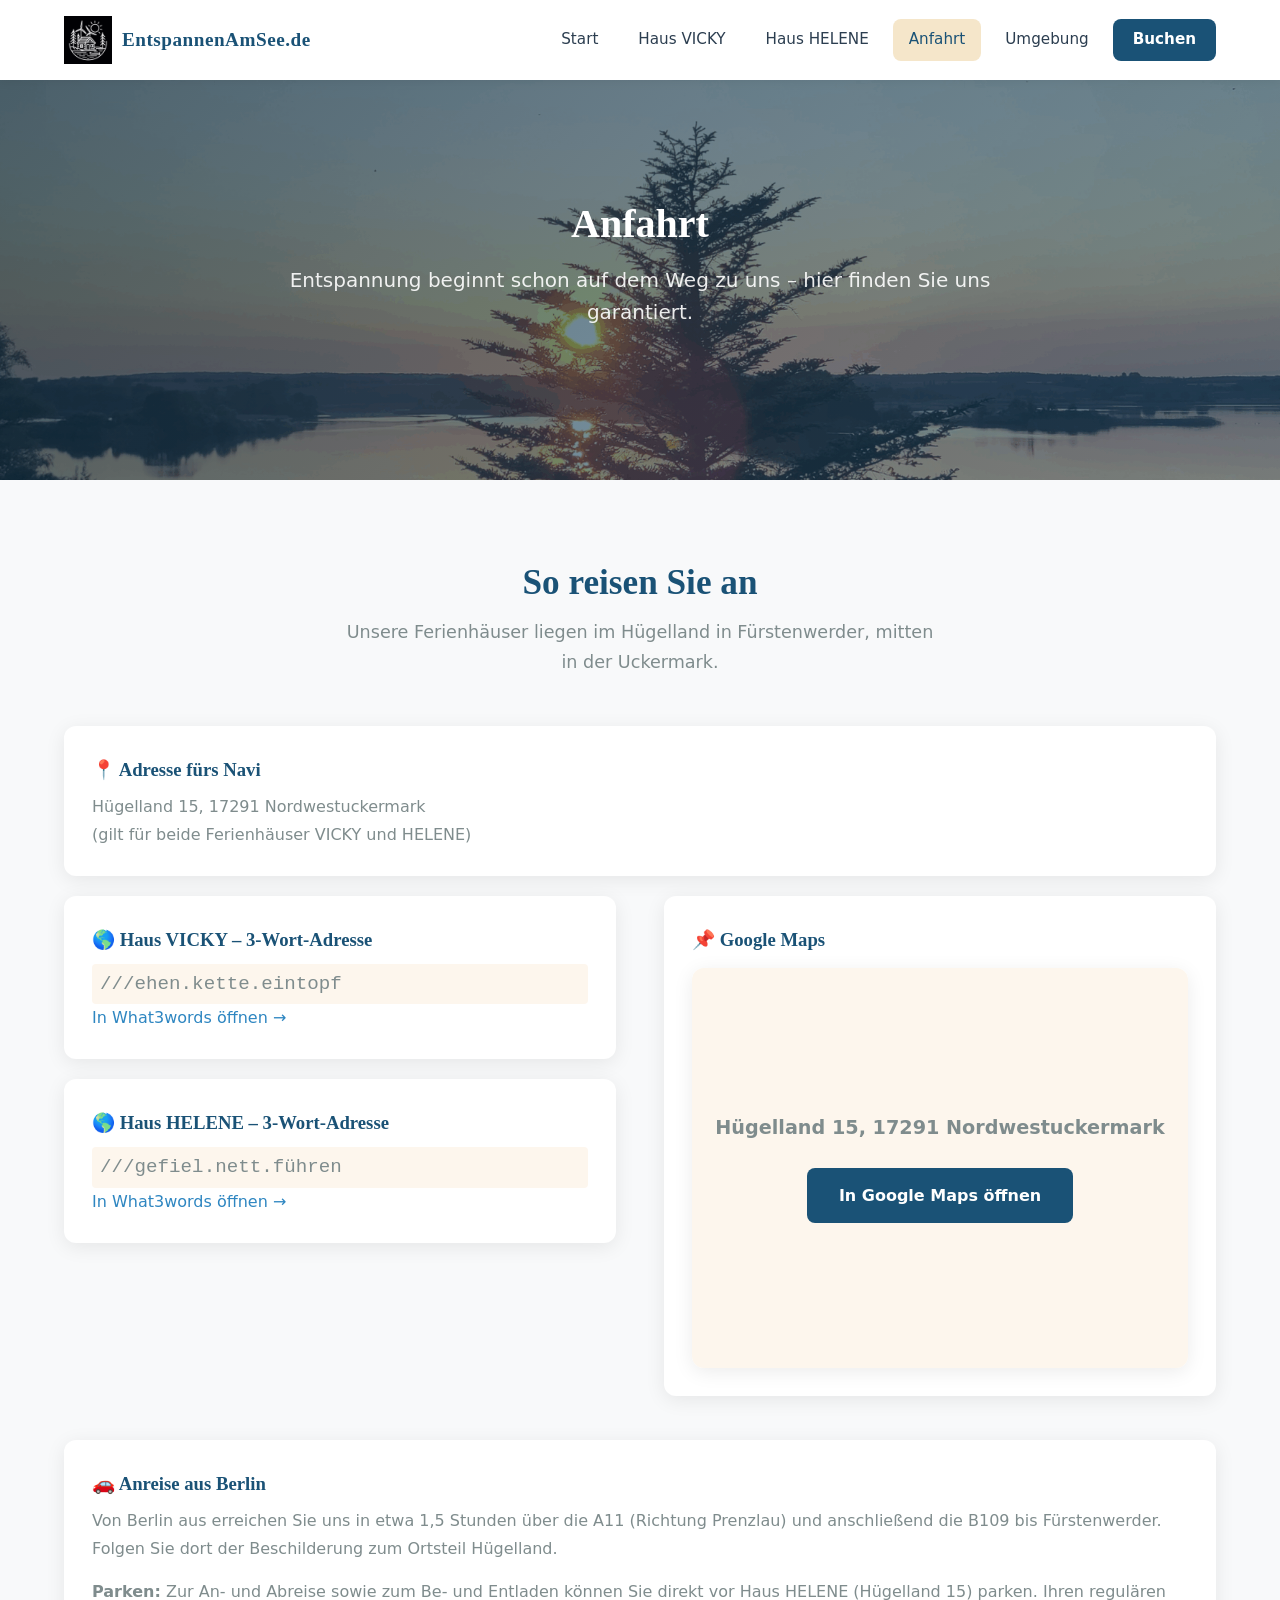
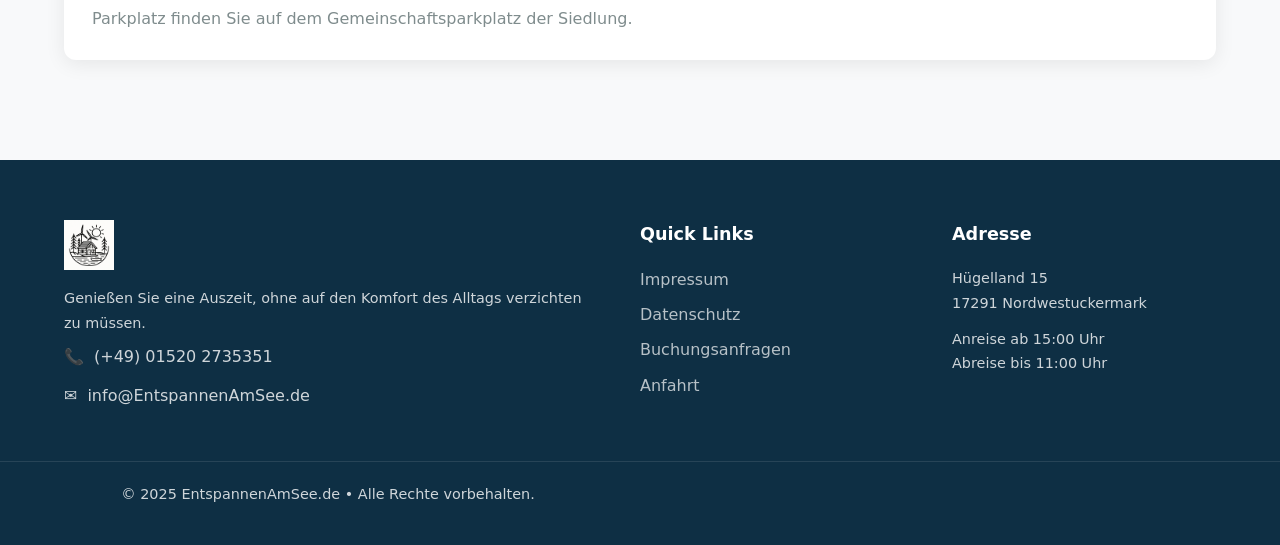
==== anfahrt.html @ ca2a857d "initial version initial version" ====
﻿<!DOCTYPE html>
<html lang="de">
<head>
  <meta charset="UTF-8">
  <meta name="viewport" content="width=device-width, initial-scale=1.0">
  <title>Anfahrt - Entspannen am See</title>
  <meta name="description" content="Anfahrt zu den Ferienh&auml;usern VICKY und HELENE in der Uckermark: H&uuml;gelland 15, 17291 Nordwestuckermark.">
  <link rel="stylesheet" href="css/style.css">
</head>
<body>
<header id="header">
  <div class="header-inner">
    <a href="index.html" class="logo"><img src="images/logo-dark.png" alt="Entspannen am See"><span class="logo-text">EntspannenAmSee.de</span></a>
    <button class="menu-toggle" id="menu-toggle" aria-label="Men&uuml; &ouml;ffnen"><span></span><span></span><span></span></button>
    <nav id="nav">
      <a href="index.html">Start</a>
      <a href="vicky.html">Haus VICKY</a>
      <a href="helene.html">Haus HELENE</a>
      <a href="anfahrt.html">Anfahrt</a>
      <a href="umgebung.html">Umgebung</a>
      <a href="buchung.html" class="nav-cta">Buchen</a>
    </nav>
  </div>
</header>
<section class="hero hero-small" style="background-image: url('images/banner.jpg');">
  <div class="hero-content"><h1>Anfahrt</h1><p>Entspannung beginnt schon auf dem Weg zu uns &ndash; hier finden Sie uns garantiert.</p></div>
</section>
<section>
  <div class="container">
    <h2 class="section-title">So reisen Sie an</h2>
    <p class="section-subtitle">Unsere Ferienh&auml;user liegen im H&uuml;gelland in F&uuml;rstenwerder, mitten in der Uckermark.</p>
    <div class="dir-card"><h3>&#128205; Adresse f&uuml;rs Navi</h3><p>H&uuml;gelland 15, 17291 Nordwestuckermark<br>(gilt f&uuml;r beide Ferienh&auml;user VICKY und HELENE)</p></div>
    <div class="detail-layout">
      <div>
        <div class="dir-card"><h3>&#127758; Haus VICKY &ndash; 3-Wort-Adresse</h3><p class="w3w" style="font-size:1.2rem;">///ehen.kette.eintopf</p><p><a href="https://w3w.co/ehen.kette.eintopf" target="_blank">In What3words &ouml;ffnen &rarr;</a></p></div>
        <div class="dir-card"><h3>&#127758; Haus HELENE &ndash; 3-Wort-Adresse</h3><p class="w3w" style="font-size:1.2rem;">///gefiel.nett.f&uuml;hren</p><p><a href="https://w3w.co/gefiel.nett.f%C3%BChren" target="_blank">In What3words &ouml;ffnen &rarr;</a></p></div>
      </div>
      <div class="dir-card">
        <h3>&#128204; Google Maps</h3>
        <div class="map-container" style="margin-top:12px;">
          <div class="map-placeholder">
            <p style="font-size:1.2rem;font-weight:600;">H&uuml;gelland 15, 17291 Nordwestuckermark</p>
            <a href="https://maps.app.goo.gl/vJ3FocDqvqRksWz67" target="_blank" class="btn btn-dark" style="margin-top:12px;">In Google Maps &ouml;ffnen</a>
          </div>
        </div>
      </div>
    </div>
    <div class="dir-card" style="margin-top:24px;">
      <h3>&#128663; Anreise aus Berlin</h3>
      <p>Von Berlin aus erreichen Sie uns in etwa 1,5 Stunden &uuml;ber die A11 (Richtung Prenzlau) und anschlie&szlig;end die B109 bis F&uuml;rstenwerder. Folgen Sie dort der Beschilderung zum Ortsteil H&uuml;gelland.</p>
      <div class="spacer-16"></div>
      <p><strong>Parken:</strong> Zur An- und Abreise sowie zum Be- und Entladen k&ouml;nnen Sie direkt vor Haus HELENE (H&uuml;gelland 15) parken. Ihren regul&auml;ren Parkplatz finden Sie auf dem Gemeinschaftsparkplatz der Siedlung.</p>
    </div>
  </div>
</section>
<footer>
  <div class="container">
    <div>
      <div class="footer-logo"><img src="images/logo.png" alt="Entspannen am See"></div>
      <p>Genie&szlig;en Sie eine Auszeit, ohne auf den Komfort des Alltags verzichten zu m&uuml;ssen.</p>
      <div class="contact-item"><span>&#128222;</span><span>(+49) 01520 2735351</span></div>
      <div class="contact-item"><span>&#9993;</span><span>info@EntspannenAmSee.de</span></div>
    </div>
    <div>
      <h4>Quick Links</h4>
      <a href="impressum.html">Impressum</a>
      <a href="impressum.html">Datenschutz</a>
      <a href="buchung.html">Buchungsanfragen</a>
      <a href="anfahrt.html">Anfahrt</a>
    </div>
    <div><h4>Adresse</h4><p>H&uuml;gelland 15<br>17291 Nordwestuckermark</p><p style="margin-top:12px;">Anreise ab 15:00 Uhr<br>Abreise bis 11:00 Uhr</p></div>
  </div>
  <div class="footer-bottom"><div class="container"><p>&copy; 2025 EntspannenAmSee.de &bull; Alle Rechte vorbehalten.</p></div></div>
</footer>
<script src="js/main.js"></script>
</body>
</html>
---- css/style.css ----
﻿*, *::before, *::after { box-sizing: border-box; margin: 0; padding: 0; }

:root {
  --primary: #1a5276;
  --primary-light: #2e86c1;
  --primary-dark: #0e2f44;
  --sand: #f5e6ca;
  --sand-light: #fdf6ed;
  --green: #27ae60;
  --green-light: #2ecc71;
  --text: #2c3e50;
  --text-light: #7f8c8d;
  --white: #ffffff;
  --bg: #f8f9fa;
  --shadow: 0 4px 20px rgba(0,0,0,0.08);
  --shadow-hover: 0 8px 30px rgba(0,0,0,0.15);
  --radius: 12px;
  --radius-sm: 8px;
  --transition: 0.3s ease;
  --font-body: 'Segoe UI', system-ui, -apple-system, sans-serif;
  --font-heading: 'Georgia', 'Times New Roman', serif;
  --max-width: 1200px;
  --header-height: 80px;
}

html { scroll-behavior: smooth; }
body { font-family: var(--font-body); color: var(--text); background: var(--bg); line-height: 1.7; }

a { color: var(--primary-light); text-decoration: none; transition: var(--transition); }
a:hover { color: var(--primary); }

img { max-width: 100%; height: auto; display: block; }
.container { max-width: var(--max-width); margin: 0 auto; padding: 0 24px; }

/* Header */
header {
  position: fixed; top: 0; left: 0; right: 0; z-index: 1000;
  background: var(--white); box-shadow: 0 2px 10px rgba(0,0,0,0.06);
  height: var(--header-height); transition: var(--transition);
}
header.scrolled { box-shadow: 0 4px 20px rgba(0,0,0,0.1); }
.header-inner {
  display: flex; align-items: center; justify-content: space-between;
  height: 100%; max-width: var(--max-width); margin: 0 auto; padding: 0 24px;
}
.logo { display: flex; align-items: center; gap: 10px; }
.logo img { height: 48px; width: auto; }
.logo-text { font-family: var(--font-heading); font-size: 1.2rem; color: var(--primary); font-weight: 700; letter-spacing: 0.5px; }

/* Navigation */
nav { display: flex; align-items: center; gap: 8px; }
nav a { padding: 8px 16px; border-radius: var(--radius-sm); color: var(--text); font-size: 0.95rem; font-weight: 500; transition: var(--transition); white-space: nowrap; }
nav a:hover, nav a.active { background: var(--sand); color: var(--primary); }
.nav-cta { background: var(--primary); color: var(--white) !important; padding: 8px 20px; border-radius: var(--radius-sm); font-weight: 600; }
.nav-cta:hover { background: var(--primary-light); }

/* Mobile menu */
.menu-toggle { display: none; flex-direction: column; gap: 5px; cursor: pointer; padding: 8px; background: none; border: none; }
.menu-toggle span { width: 26px; height: 3px; background: var(--primary); border-radius: 3px; transition: var(--transition); }
.menu-toggle.active span:nth-child(1) { transform: rotate(45deg) translate(5px, 6px); }
.menu-toggle.active span:nth-child(2) { opacity: 0; }
.menu-toggle.active span:nth-child(3) { transform: rotate(-45deg) translate(5px, -6px); }

/* Hero */
.hero { margin-top: var(--header-height); min-height: 80vh; display: flex; align-items: center; justify-content: center; position: relative; overflow: hidden; text-align: center; background-size: cover; background-position: center; }
.hero::before { content: ''; position: absolute; inset: 0; background: linear-gradient(135deg, rgba(14,47,68,0.7), rgba(26,82,118,0.5)); }
.hero-content { position: relative; z-index: 1; color: var(--white); max-width: 800px; padding: 40px 24px; }
.hero h1 { font-family: var(--font-heading); font-size: 3.5rem; font-weight: 700; margin-bottom: 16px; line-height: 1.2; }
.hero p { font-size: 1.25rem; opacity: 0.9; margin-bottom: 32px; line-height: 1.6; }
.hero-small { min-height: 40vh; }
.hero-small h1 { font-size: 2.5rem; }

/* Buttons */
.btn { display: inline-block; padding: 14px 32px; border-radius: var(--radius-sm); font-weight: 600; font-size: 1rem; cursor: pointer; border: none; transition: var(--transition); text-align: center; }
.btn-primary { background: var(--white); color: var(--primary) !important; }
.btn-primary:hover { background: var(--sand); transform: translateY(-2px); box-shadow: var(--shadow-hover); }
.btn-outline { background: transparent; color: var(--white) !important; border: 2px solid var(--white); }
.btn-outline:hover { background: var(--white); color: var(--primary) !important; }
.btn-dark { background: var(--primary); color: var(--white) !important; }
.btn-dark:hover { background: var(--primary-light); transform: translateY(-2px); }
.btn-green { background: var(--green); color: var(--white) !important; }
.btn-green:hover { background: var(--green-light); transform: translateY(-2px); }
.btn-group { display: flex; gap: 16px; justify-content: center; flex-wrap: wrap; }

/* Sections */
section { padding: 80px 0; }
.section-title { font-family: var(--font-heading); font-size: 2.2rem; color: var(--primary); text-align: center; margin-bottom: 12px; line-height: 1.3; }
.section-subtitle { text-align: center; color: var(--text-light); font-size: 1.1rem; max-width: 600px; margin: 0 auto 48px; }
.section-white { background: var(--white); }
.section-sand { background: var(--sand-light); }

/* Cards */
.card { background: var(--white); border-radius: var(--radius); overflow: hidden; box-shadow: var(--shadow); transition: var(--transition); }
.card:hover { transform: translateY(-4px); box-shadow: var(--shadow-hover); }
.card-img { width: 100%; height: 220px; object-fit: cover; }
.card-body { padding: 24px; }
.card-body h3 { font-family: var(--font-heading); color: var(--primary); margin-bottom: 8px; font-size: 1.3rem; }
.card-body p { color: var(--text-light); font-size: 0.95rem; margin-bottom: 16px; }
.card-grid { display: grid; grid-template-columns: repeat(auto-fit, minmax(280px, 1fr)); gap: 32px; margin-top: 32px; }

/* Highlight Houses */
.house-highlight { display: grid; grid-template-columns: 1fr 1fr; gap: 48px; align-items: center; margin-bottom: 48px; }
.house-highlight:last-child { margin-bottom: 0; }
.house-highlight.reverse { direction: rtl; }
.house-highlight.reverse > * { direction: ltr; }
.house-img { border-radius: var(--radius); width: 100%; height: 400px; object-fit: cover; box-shadow: var(--shadow); }
.house-info h2 { font-family: var(--font-heading); font-size: 2rem; color: var(--primary); margin-bottom: 8px; }
.house-info .house-sub { color: var(--primary-light); font-weight: 600; font-size: 1.1rem; margin-bottom: 16px; }
.house-info p { color: var(--text-light); margin-bottom: 24px; line-height: 1.8; }
.house-badges { display: flex; flex-wrap: wrap; gap: 8px; margin-bottom: 24px; }
.badge { background: var(--sand); color: var(--primary); padding: 6px 14px; border-radius: 20px; font-size: 0.85rem; font-weight: 500; }

/* Features */
.features-grid { display: grid; grid-template-columns: repeat(auto-fit, minmax(220px, 1fr)); gap: 24px; }
.feature-card { background: var(--white); border-radius: var(--radius); padding: 28px 20px; text-align: center; box-shadow: var(--shadow); transition: var(--transition); }
.feature-card:hover { transform: translateY(-3px); box-shadow: var(--shadow-hover); }
.feature-card .icon { font-size: 2rem; margin-bottom: 12px; }
.feature-card h4 { color: var(--primary); margin-bottom: 8px; font-size: 1.05rem; }
.feature-card p { color: var(--text-light); font-size: 0.9rem; }

/* Gallery */
.gallery-grid { display: grid; grid-template-columns: repeat(auto-fill, minmax(250px, 1fr)); gap: 16px; }
.gallery-grid img { width: 100%; height: 220px; object-fit: cover; border-radius: var(--radius-sm); cursor: pointer; transition: var(--transition); }
.gallery-grid img:hover { transform: scale(1.03); box-shadow: var(--shadow); }

/* Lightbox */
.lightbox { display: none; position: fixed; inset: 0; z-index: 2000; background: rgba(0,0,0,0.9); justify-content: center; align-items: center; padding: 40px; }
.lightbox.active { display: flex; }
.lightbox img { max-width: 90vw; max-height: 90vh; object-fit: contain; border-radius: 4px; }
.lightbox-close { position: absolute; top: 20px; right: 30px; color: var(--white); font-size: 3rem; cursor: pointer; line-height: 1; background: none; border: none; }
.lightbox-close:hover { color: #ccc; }
.lightbox-prev, .lightbox-next { position: absolute; top: 50%; transform: translateY(-50%); color: var(--white); font-size: 3rem; cursor: pointer; padding: 16px; background: none; border: none; transition: var(--transition); }
.lightbox-prev { left: 10px; }
.lightbox-next { right: 10px; }
.lightbox-prev:hover, .lightbox-next:hover { color: #ccc; }

/* Features list */
.features-list { display: grid; grid-template-columns: 1fr 1fr; gap: 16px; max-width: 600px; }
.features-list li { display: flex; align-items: center; gap: 10px; padding: 10px 16px; background: var(--sand-light); border-radius: var(--radius-sm); list-style: none; font-size: 0.95rem; }
.features-list li::before { content: '\2713'; color: var(--green); font-weight: 700; font-size: 1.1rem; }

/* Detail Layout */
.detail-layout { display: grid; grid-template-columns: 1fr 1fr; gap: 48px; align-items: start; }
.detail-layout.single { grid-template-columns: 1fr; }

/* Map */
.map-container { border-radius: var(--radius); overflow: hidden; box-shadow: var(--shadow); }
.map-placeholder { width: 100%; height: 400px; background: var(--sand-light); display: flex; flex-direction: column; align-items: center; justify-content: center; color: var(--primary); font-weight: 500; gap: 12px; }

/* Info cards */
.info-card { background: var(--white); border-radius: var(--radius); padding: 32px; box-shadow: var(--shadow); margin-bottom: 32px; }
.info-card h3 { font-family: var(--font-heading); color: var(--primary); font-size: 1.5rem; margin-bottom: 16px; padding-bottom: 8px; border-bottom: 3px solid var(--sand); }
.info-list { list-style: none; }
.info-list li { padding: 10px 0; border-bottom: 1px solid #eee; display: flex; align-items: baseline; gap: 8px; }
.info-list li:last-child { border-bottom: none; }
.info-list li::before { content: '\25B6'; color: var(--primary-light); font-size: 0.8rem; }
.info-list .label { font-weight: 600; color: var(--text); min-width: 140px; }
.info-list .desc { color: var(--text-light); }

/* Form */
.form-group { margin-bottom: 20px; }
.form-group label { display: block; font-weight: 600; margin-bottom: 6px; color: var(--text); font-size: 0.95rem; }
.form-group input, .form-group textarea, .form-group select { width: 100%; padding: 12px 16px; border: 2px solid #e0e0e0; border-radius: var(--radius-sm); font-size: 1rem; font-family: var(--font-body); transition: var(--transition); background: var(--white); }
.form-group input:focus, .form-group textarea:focus { outline: none; border-color: var(--primary-light); }
.form-group textarea { min-height: 120px; resize: vertical; }
.form-check { display: flex; align-items: flex-start; gap: 10px; margin: 16px 0; }
.form-check input { width: auto; margin-top: 4px; }
.form-check label { font-size: 0.9rem; }

/* Pricing box */
.pricing-box { background: var(--primary); color: var(--white); border-radius: var(--radius); padding: 40px; text-align: center; }
.pricing-box .price { font-size: 3rem; font-weight: 700; font-family: var(--font-heading); }
.pricing-box .price-sub { font-size: 1.1rem; opacity: 0.9; margin-top: 4px; }
.pricing-box ul { list-style: none; margin: 24px 0; }
.pricing-box ul li { padding: 8px 0; border-bottom: 1px solid rgba(255,255,255,0.15); }
.pricing-box ul li:last-child { border-bottom: none; }

/* Location note */
.location-note { background: var(--sand-light); padding: 20px 24px; border-radius: var(--radius-sm); border-left: 4px solid var(--primary-light); margin: 24px 0; }
.location-note strong { color: var(--primary); }

/* Directions card */
.dir-card { background: var(--white); border-radius: var(--radius); padding: 28px; box-shadow: var(--shadow); margin-bottom: 20px; }
.dir-card h3 { color: var(--primary); margin-bottom: 8px; font-family: var(--font-heading); }
.dir-card p { color: var(--text-light); }
.dir-card .w3w { font-family: monospace; background: var(--sand-light); padding: 4px 8px; border-radius: 4px; }

/* Footer */
footer { background: var(--primary-dark); color: rgba(255,255,255,0.8); padding: 60px 0 30px; }
footer .container { display: grid; grid-template-columns: 2fr 1fr 1fr; gap: 48px; }
footer h4 { color: var(--white); margin-bottom: 16px; font-size: 1.1rem; }
footer a { color: rgba(255,255,255,0.7); display: block; margin-bottom: 8px; }
footer a:hover { color: var(--white); }
footer p { margin-bottom: 8px; font-size: 0.9rem; }
footer .contact-item { display: flex; align-items: center; gap: 10px; margin-bottom: 12px; }
.footer-bottom { border-top: 1px solid rgba(255,255,255,0.1); margin-top: 40px; padding-top: 20px; text-align: center; font-size: 0.85rem; }
.footer-logo { margin-bottom: 16px; }
.footer-logo img { height: 50px; }

/* Spacer */
.spacer-16 { height: 16px; }
.spacer-32 { height: 32px; }
.spacer-48 { height: 48px; }

/* Mobile */
@media (max-width: 768px) {
  .menu-toggle { display: flex; }
  nav { display: none; position: absolute; top: var(--header-height); left: 0; right: 0; background: var(--white); flex-direction: column; padding: 16px; box-shadow: var(--shadow); border-radius: 0 0 var(--radius) var(--radius); }
  nav.open { display: flex; }
  nav a { width: 100%; }
  .hero h1 { font-size: 2rem; }
  .hero p { font-size: 1rem; }
  .hero-small h1 { font-size: 1.8rem; }
  section { padding: 48px 0; }
  .section-title { font-size: 1.6rem; }
  .house-highlight { grid-template-columns: 1fr; gap: 24px; }
  .house-highlight.reverse { direction: ltr; }
  .house-img { height: 250px; }
  .detail-layout { grid-template-columns: 1fr; gap: 32px; }
  .features-list { grid-template-columns: 1fr; }
  footer .container { grid-template-columns: 1fr; gap: 32px; }
  .pricing-box { padding: 28px 20px; }
  .pricing-box .price { font-size: 2.2rem; }
  .card-grid { grid-template-columns: 1fr; }
  .btn-group { flex-direction: column; align-items: stretch; }
  .lightbox { padding: 20px; }
  .lightbox-prev { left: 4px; font-size: 2rem; }
  .lightbox-next { right: 4px; font-size: 2rem; }
}

@media (max-width: 480px) {
  .hero h1 { font-size: 1.6rem; }
  .hero-small h1 { font-size: 1.4rem; }
  .logo-text { display: none; }
  .gallery-grid { grid-template-columns: repeat(2, 1fr); }
  .gallery-grid img { height: 150px; }
}
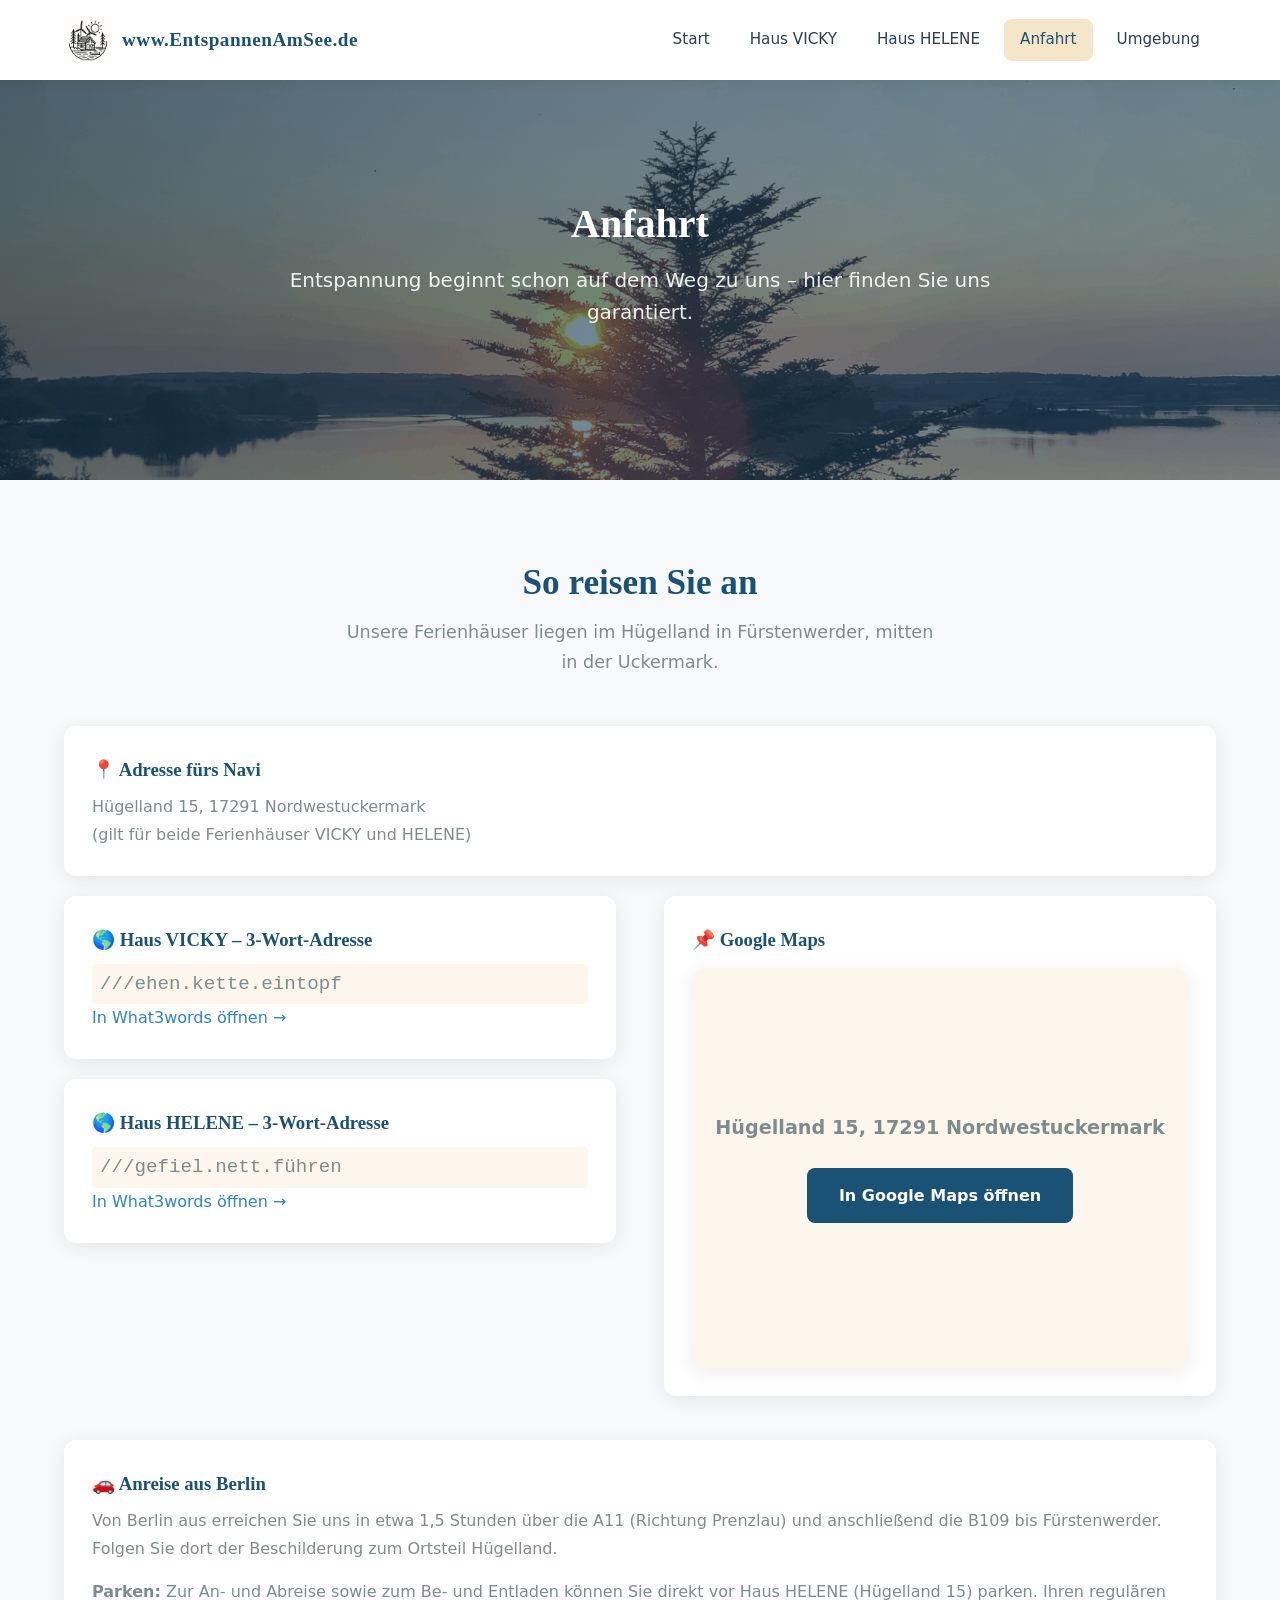
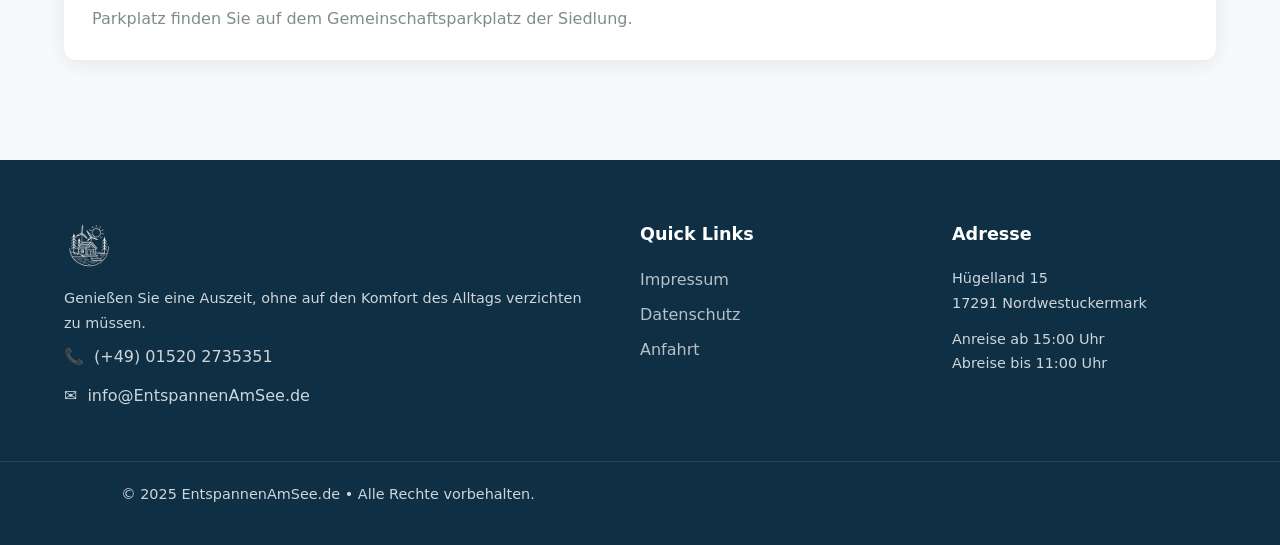
==== commit 3063102b: "Anpassung Logo, Entfernen Buchung" ====
--- a/anfahrt.html
+++ b/anfahrt.html
@@ -10,7 +10,7 @@
 <body>
 <header id="header">
   <div class="header-inner">
-    <a href="index.html" class="logo"><img src="images/logo-dark.png" alt="Entspannen am See"><span class="logo-text">EntspannenAmSee.de</span></a>
+    <a href="index.html" class="logo"><img src="images/logo.png" alt="Entspannen am See"><span class="logo-text">www.EntspannenAmSee.de</span></a>
     <button class="menu-toggle" id="menu-toggle" aria-label="Men&uuml; &ouml;ffnen"><span></span><span></span><span></span></button>
     <nav id="nav">
       <a href="index.html">Start</a>
@@ -18,7 +18,6 @@
       <a href="helene.html">Haus HELENE</a>
       <a href="anfahrt.html">Anfahrt</a>
       <a href="umgebung.html">Umgebung</a>
-      <a href="buchung.html" class="nav-cta">Buchen</a>
     </nav>
   </div>
 </header>
@@ -56,7 +55,7 @@
 <footer>
   <div class="container">
     <div>
-      <div class="footer-logo"><img src="images/logo.png" alt="Entspannen am See"></div>
+      <div class="footer-logo"><img src="images/logo-dark.png" alt="Entspannen am See"></div>
       <p>Genie&szlig;en Sie eine Auszeit, ohne auf den Komfort des Alltags verzichten zu m&uuml;ssen.</p>
       <div class="contact-item"><span>&#128222;</span><span>(+49) 01520 2735351</span></div>
       <div class="contact-item"><span>&#9993;</span><span>info@EntspannenAmSee.de</span></div>
@@ -65,7 +64,6 @@
       <h4>Quick Links</h4>
       <a href="impressum.html">Impressum</a>
       <a href="impressum.html">Datenschutz</a>
-      <a href="buchung.html">Buchungsanfragen</a>
       <a href="anfahrt.html">Anfahrt</a>
     </div>
     <div><h4>Adresse</h4><p>H&uuml;gelland 15<br>17291 Nordwestuckermark</p><p style="margin-top:12px;">Anreise ab 15:00 Uhr<br>Abreise bis 11:00 Uhr</p></div>
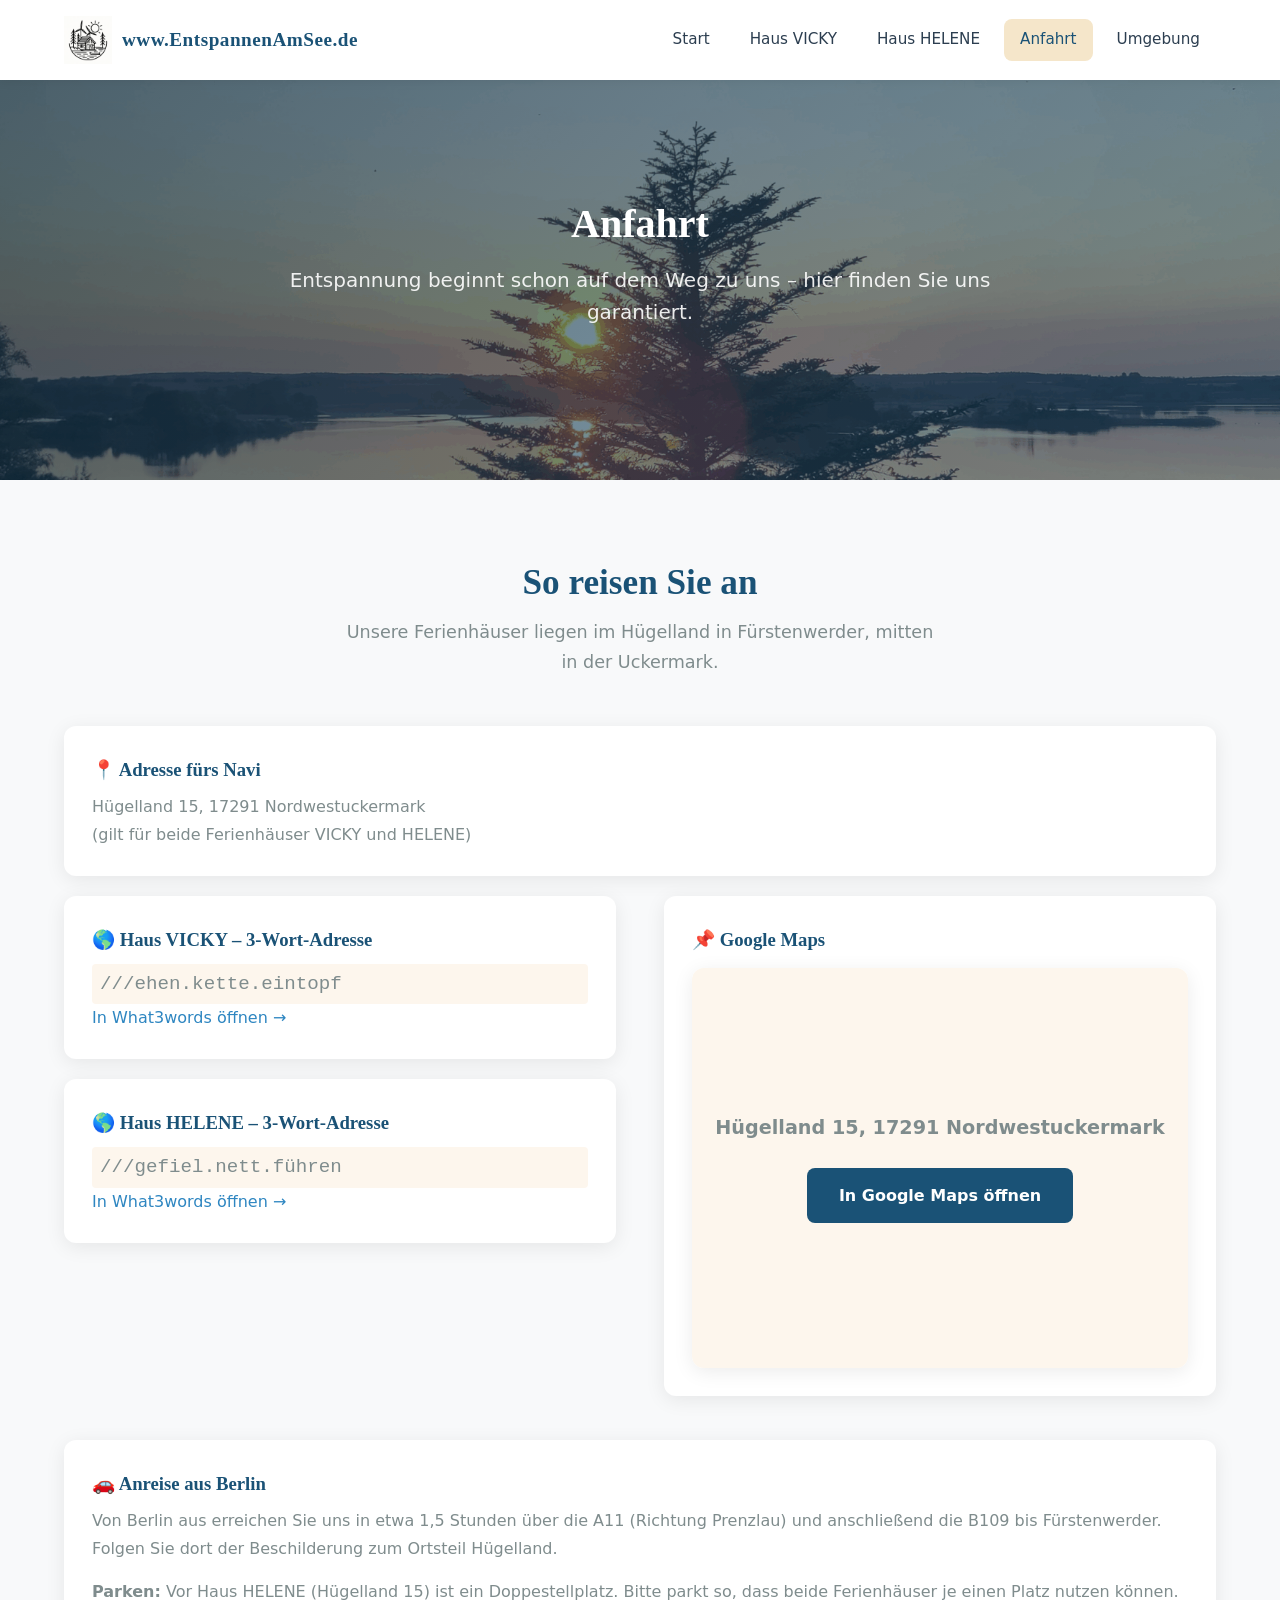
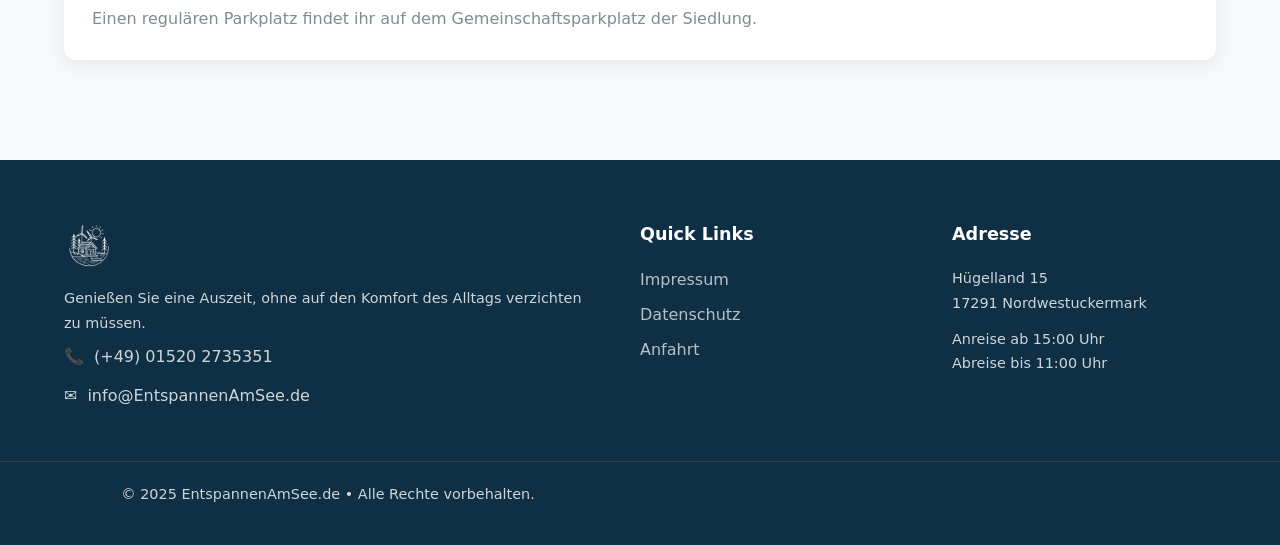
==== commit 58b37e6d: "Fertigstellung Helene Anpassungen an den Seiten Helene und Vicky kleinere Anpassungen bei den andere" ====
--- a/anfahrt.html
+++ b/anfahrt.html
@@ -48,7 +48,7 @@
       <h3>&#128663; Anreise aus Berlin</h3>
       <p>Von Berlin aus erreichen Sie uns in etwa 1,5 Stunden &uuml;ber die A11 (Richtung Prenzlau) und anschlie&szlig;end die B109 bis F&uuml;rstenwerder. Folgen Sie dort der Beschilderung zum Ortsteil H&uuml;gelland.</p>
       <div class="spacer-16"></div>
-      <p><strong>Parken:</strong> Zur An- und Abreise sowie zum Be- und Entladen k&ouml;nnen Sie direkt vor Haus HELENE (H&uuml;gelland 15) parken. Ihren regul&auml;ren Parkplatz finden Sie auf dem Gemeinschaftsparkplatz der Siedlung.</p>
+      <p><strong>Parken:</strong> Vor Haus HELENE (H&uuml;gelland 15) ist ein Doppestellplatz. Bitte parkt so, dass beide Ferienhäuser je einen Platz nutzen können. Einen regul&auml;ren Parkplatz findet ihr auf dem Gemeinschaftsparkplatz der Siedlung.</p>
     </div>
   </div>
 </section>
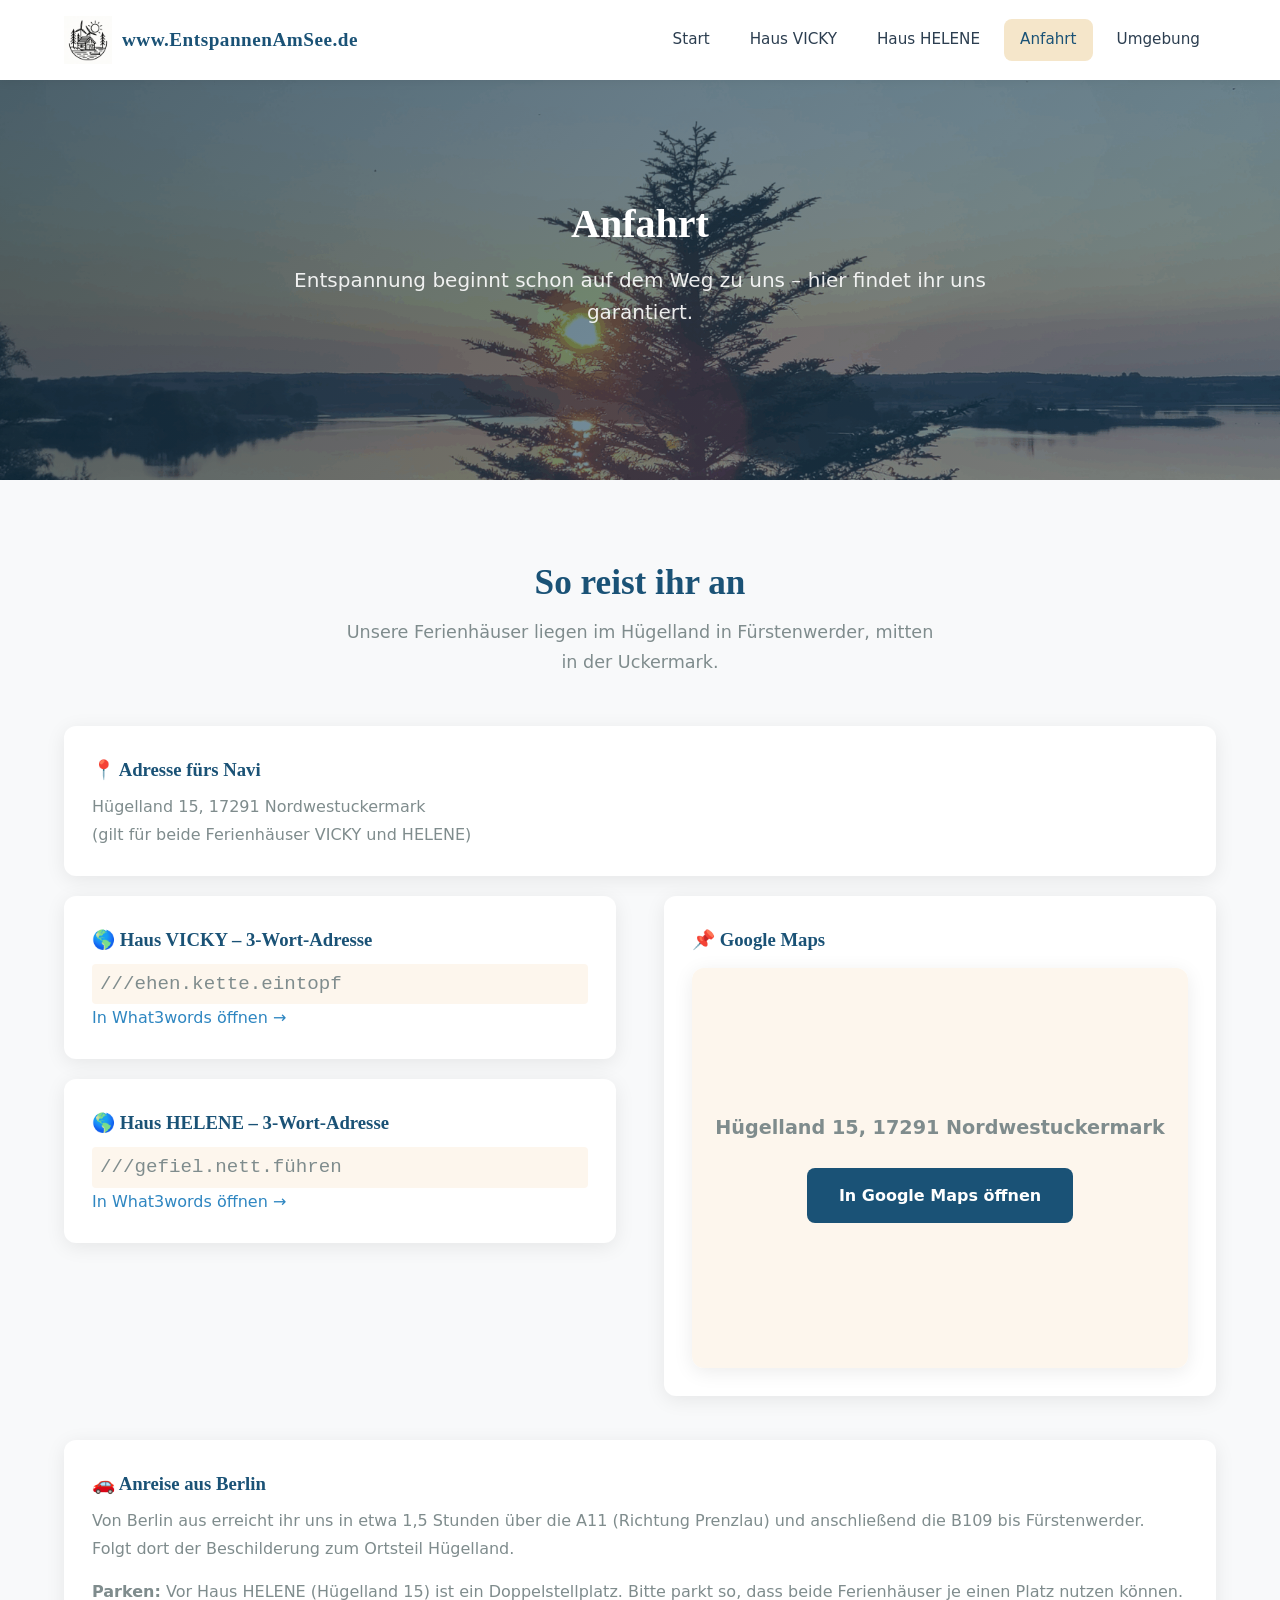
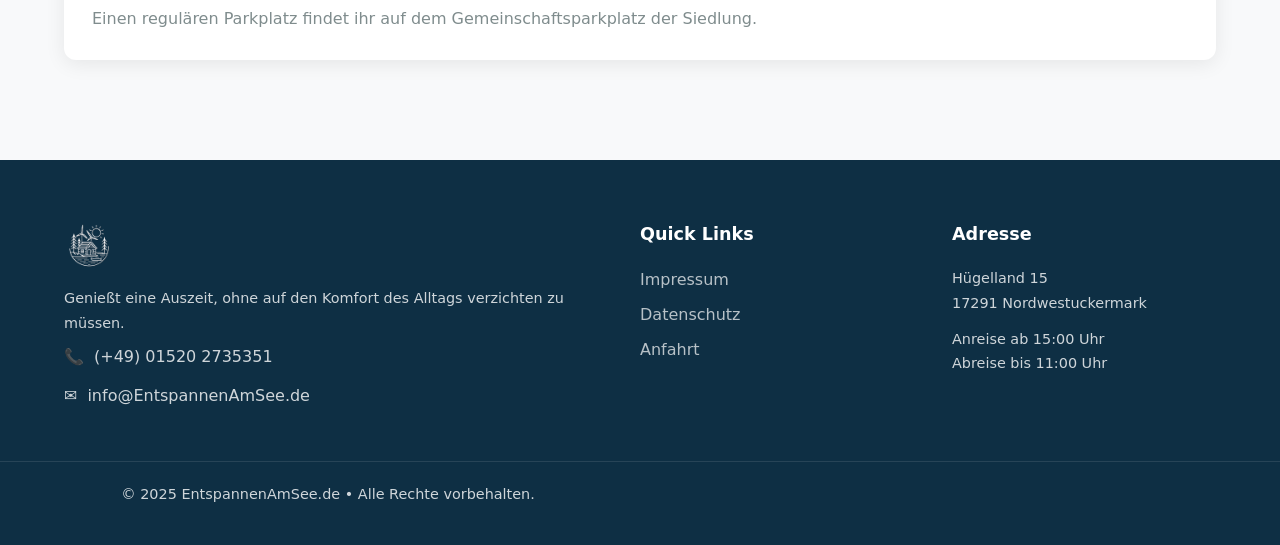
==== commit 17186941: "Typos und Fromulierungen Typos angepasst und die Fomulierungen aud Ihr-Form geändert" ====
--- a/anfahrt.html
+++ b/anfahrt.html
@@ -22,11 +22,11 @@
   </div>
 </header>
 <section class="hero hero-small" style="background-image: url('images/banner.jpg');">
-  <div class="hero-content"><h1>Anfahrt</h1><p>Entspannung beginnt schon auf dem Weg zu uns &ndash; hier finden Sie uns garantiert.</p></div>
+  <div class="hero-content"><h1>Anfahrt</h1><p>Entspannung beginnt schon auf dem Weg zu uns &ndash; hier findet ihr uns garantiert.</p></div>
 </section>
 <section>
   <div class="container">
-    <h2 class="section-title">So reisen Sie an</h2>
+    <h2 class="section-title">So reist ihr an</h2>
     <p class="section-subtitle">Unsere Ferienh&auml;user liegen im H&uuml;gelland in F&uuml;rstenwerder, mitten in der Uckermark.</p>
     <div class="dir-card"><h3>&#128205; Adresse f&uuml;rs Navi</h3><p>H&uuml;gelland 15, 17291 Nordwestuckermark<br>(gilt f&uuml;r beide Ferienh&auml;user VICKY und HELENE)</p></div>
     <div class="detail-layout">
@@ -46,9 +46,9 @@
     </div>
     <div class="dir-card" style="margin-top:24px;">
       <h3>&#128663; Anreise aus Berlin</h3>
-      <p>Von Berlin aus erreichen Sie uns in etwa 1,5 Stunden &uuml;ber die A11 (Richtung Prenzlau) und anschlie&szlig;end die B109 bis F&uuml;rstenwerder. Folgen Sie dort der Beschilderung zum Ortsteil H&uuml;gelland.</p>
+      <p>Von Berlin aus erreicht ihr uns in etwa 1,5 Stunden &uuml;ber die A11 (Richtung Prenzlau) und anschlie&szlig;end die B109 bis F&uuml;rstenwerder. Folgt dort der Beschilderung zum Ortsteil H&uuml;gelland.</p>
       <div class="spacer-16"></div>
-      <p><strong>Parken:</strong> Vor Haus HELENE (H&uuml;gelland 15) ist ein Doppestellplatz. Bitte parkt so, dass beide Ferienhäuser je einen Platz nutzen können. Einen regul&auml;ren Parkplatz findet ihr auf dem Gemeinschaftsparkplatz der Siedlung.</p>
+      <p><strong>Parken:</strong> Vor Haus HELENE (H&uuml;gelland 15) ist ein Doppelstellplatz. Bitte parkt so, dass beide Ferienhäuser je einen Platz nutzen können. Einen regul&auml;ren Parkplatz findet ihr auf dem Gemeinschaftsparkplatz der Siedlung.</p>
     </div>
   </div>
 </section>
@@ -56,7 +56,7 @@
   <div class="container">
     <div>
       <div class="footer-logo"><img src="images/logo-dark.png" alt="Entspannen am See"></div>
-      <p>Genie&szlig;en Sie eine Auszeit, ohne auf den Komfort des Alltags verzichten zu m&uuml;ssen.</p>
+      <p>Genie&szlig;t eine Auszeit, ohne auf den Komfort des Alltags verzichten zu m&uuml;ssen.</p>
       <div class="contact-item"><span>&#128222;</span><span>(+49) 01520 2735351</span></div>
       <div class="contact-item"><span>&#9993;</span><span>info@EntspannenAmSee.de</span></div>
     </div>
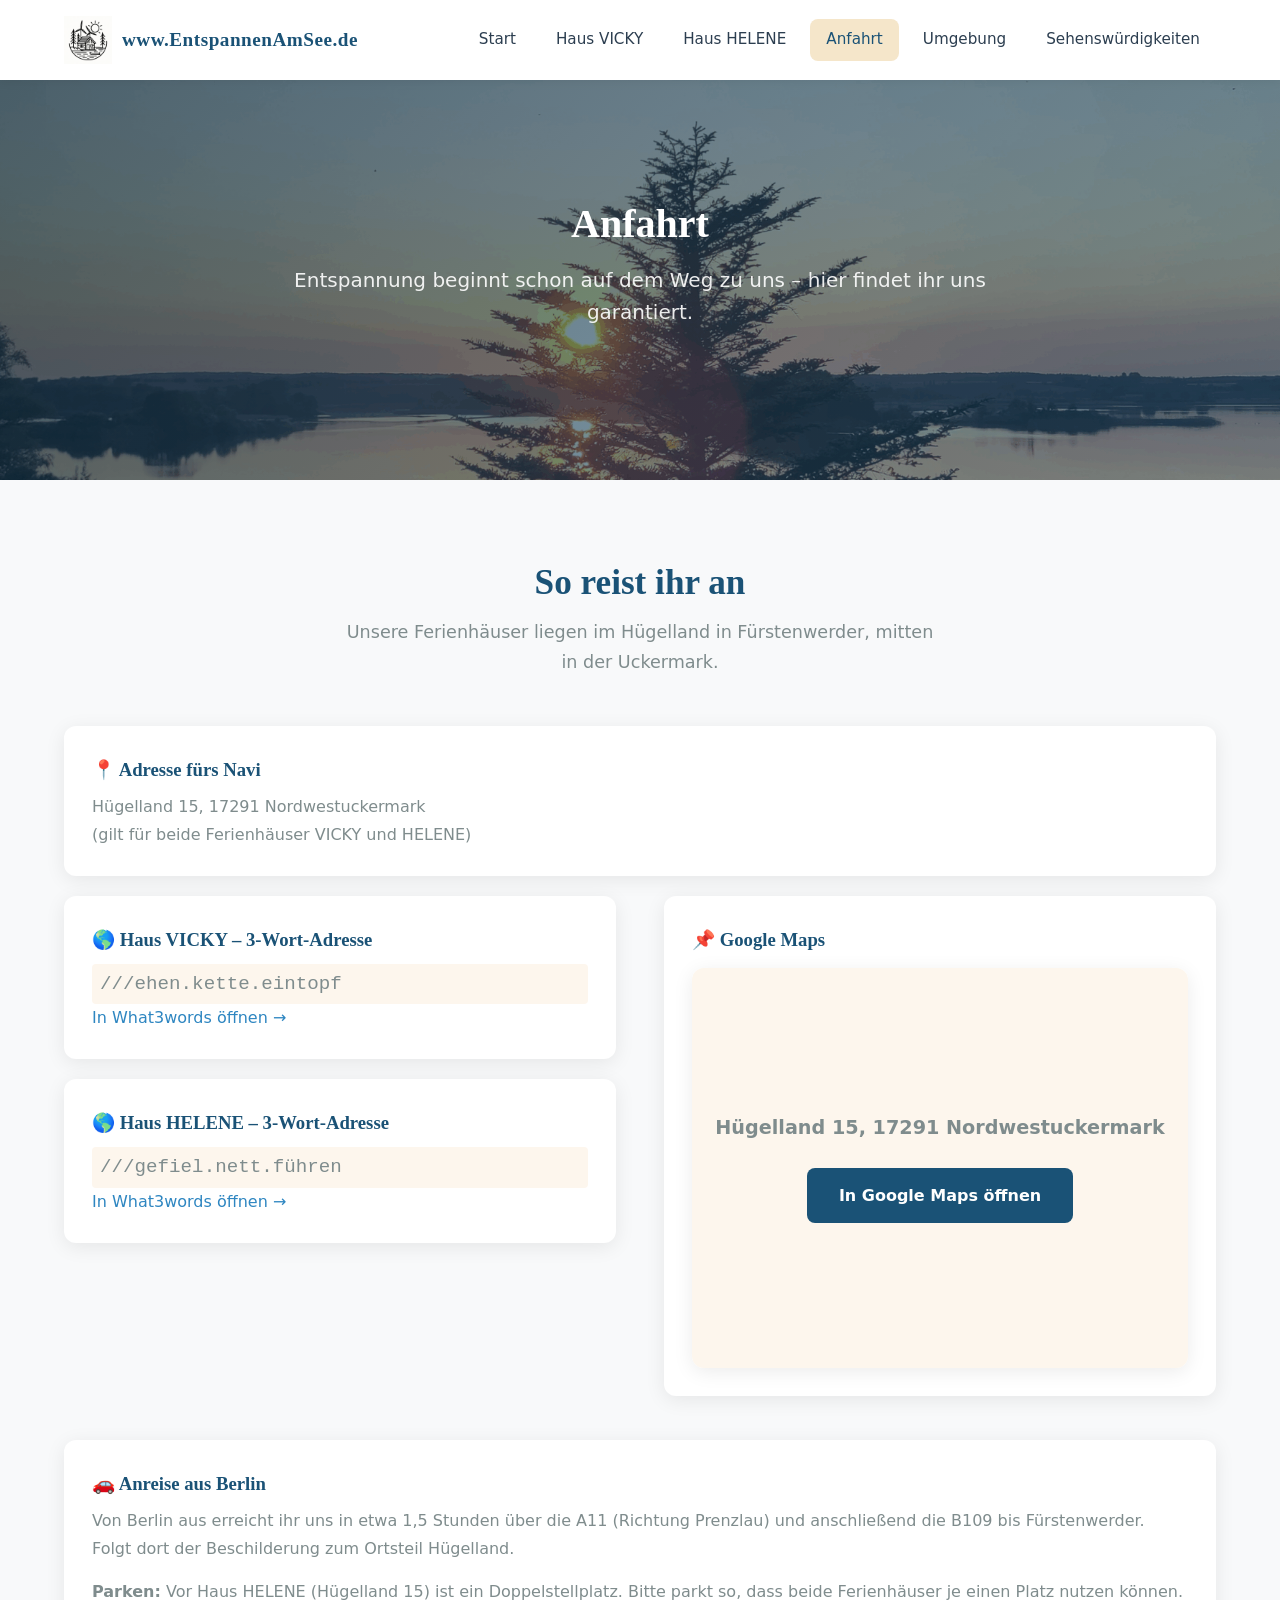
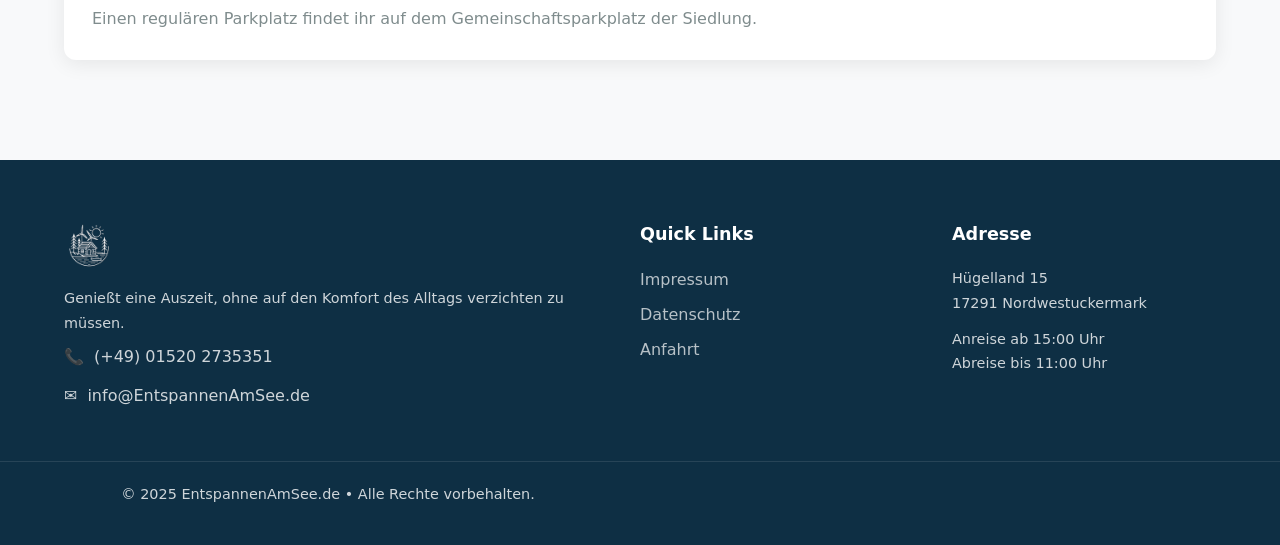
==== commit af705e15: "Sehenswürdigkeiten Seite mit Sehenswürdigkeiten hinzugefügt" ====
--- a/anfahrt.html
+++ b/anfahrt.html
@@ -18,6 +18,7 @@
       <a href="helene.html">Haus HELENE</a>
       <a href="anfahrt.html">Anfahrt</a>
       <a href="umgebung.html">Umgebung</a>
+      <a href="sehenswuerdigkeiten.html">Sehensw&uuml;rdigkeiten</a>
     </nav>
   </div>
 </header>
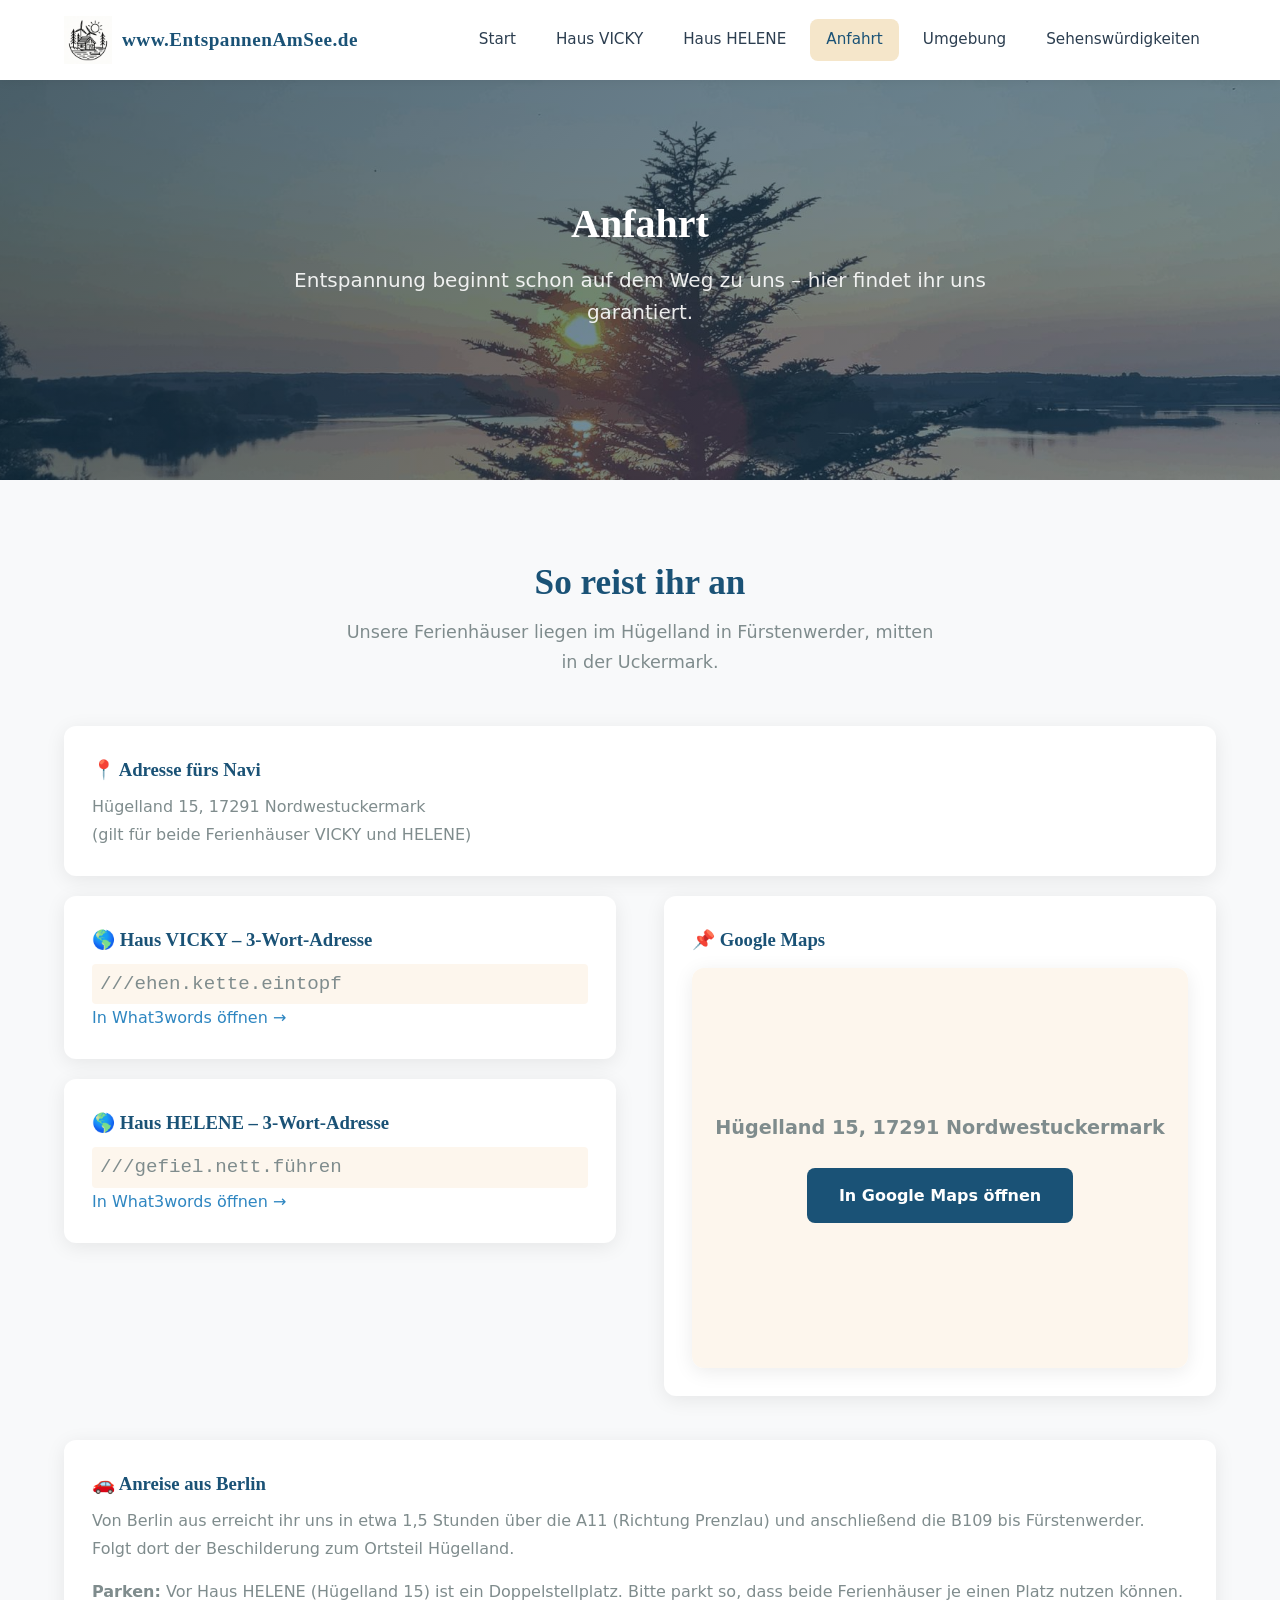
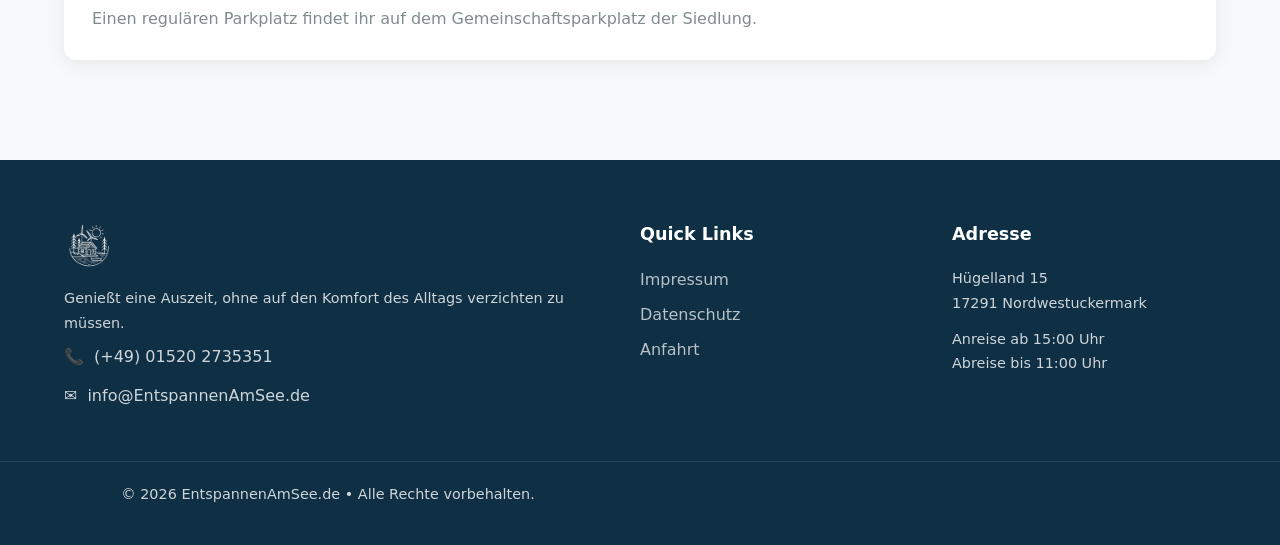
==== commit c2c08744: "SEO und Bilder - SEO - Bilder in der Gallery erneuert - Typos" ====
--- a/anfahrt.html
+++ b/anfahrt.html
@@ -3,14 +3,38 @@
 <head>
   <meta charset="UTF-8">
   <meta name="viewport" content="width=device-width, initial-scale=1.0">
-  <title>Anfahrt - Entspannen am See</title>
-  <meta name="description" content="Anfahrt zu den Ferienh&auml;usern VICKY und HELENE in der Uckermark: H&uuml;gelland 15, 17291 Nordwestuckermark.">
+  <title>Anfahrt &amp; Adresse | Ferienh&auml;user in der Uckermark</title>
+  <meta name="description" content="Anfahrt zu den Ferienh&auml;usern VICKY &amp; HELENE in F&uuml;rstenwerder, Uckermark: H&uuml;gelland 15, 17291 Nordwestuckermark. Ca. 1,5 h von Berlin &uuml;ber A11/B109.">
+  <link rel="canonical" href="https://www.EntspannenAmSee.de/anfahrt.html">
+  <meta property="og:type" content="website">
+  <meta property="og:site_name" content="EntspannenAmSee.de">
+  <meta property="og:url" content="https://www.EntspannenAmSee.de/anfahrt.html">
+  <meta property="og:title" content="Anfahrt &amp; Adresse | Ferienh&auml;user in der Uckermark">
+  <meta property="og:description" content="H&uuml;gelland 15, 17291 Nordwestuckermark &ndash; ca. 1,5 h von Berlin &uuml;ber A11/B109. Google-Maps-Link und 3-Wort-Adressen f&uuml;r beide H&auml;user.">
+  <meta property="og:image" content="https://www.EntspannenAmSee.de/images/banner.jpg">
+  <meta property="og:locale" content="de_DE">
+  <meta name="twitter:card" content="summary_large_image">
+  <meta name="twitter:title" content="Anfahrt &amp; Adresse | Ferienh&auml;user in der Uckermark">
+  <meta name="twitter:description" content="H&uuml;gelland 15, 17291 Nordwestuckermark &ndash; ca. 1,5 h von Berlin &uuml;ber A11/B109.">
+  <meta name="twitter:image" content="https://www.EntspannenAmSee.de/images/banner.jpg">
+  <meta name="theme-color" content="#2c6e63">
+  <link rel="icon" type="image/x-icon" href="favicon.ico">
   <link rel="stylesheet" href="css/style.css">
+  <script type="application/ld+json">
+  {
+    "@context": "https://schema.org",
+    "@type": "BreadcrumbList",
+    "itemListElement": [
+      { "@type": "ListItem", "position": 1, "name": "Start", "item": "https://www.EntspannenAmSee.de/" },
+      { "@type": "ListItem", "position": 2, "name": "Anfahrt", "item": "https://www.EntspannenAmSee.de/anfahrt.html" }
+    ]
+  }
+  </script>
 </head>
 <body>
 <header id="header">
   <div class="header-inner">
-    <a href="index.html" class="logo"><img src="images/logo.png" alt="Entspannen am See"><span class="logo-text">www.EntspannenAmSee.de</span></a>
+    <a href="index.html" class="logo"><img src="images/logo.png" alt="EntspannenAmSee.de - Ferienh&auml;user am Gro&szlig;en See in der Uckermark"><span class="logo-text">www.EntspannenAmSee.de</span></a>
     <button class="menu-toggle" id="menu-toggle" aria-label="Men&uuml; &ouml;ffnen"><span></span><span></span><span></span></button>
     <nav id="nav">
       <a href="index.html">Start</a>
@@ -69,7 +93,7 @@
     </div>
     <div><h4>Adresse</h4><p>H&uuml;gelland 15<br>17291 Nordwestuckermark</p><p style="margin-top:12px;">Anreise ab 15:00 Uhr<br>Abreise bis 11:00 Uhr</p></div>
   </div>
-  <div class="footer-bottom"><div class="container"><p>&copy; 2025 EntspannenAmSee.de &bull; Alle Rechte vorbehalten.</p></div></div>
+  <div class="footer-bottom"><div class="container"><p>&copy; 2026 EntspannenAmSee.de &bull; Alle Rechte vorbehalten.</p></div></div>
 </footer>
 <script src="js/main.js"></script>
 </body>
